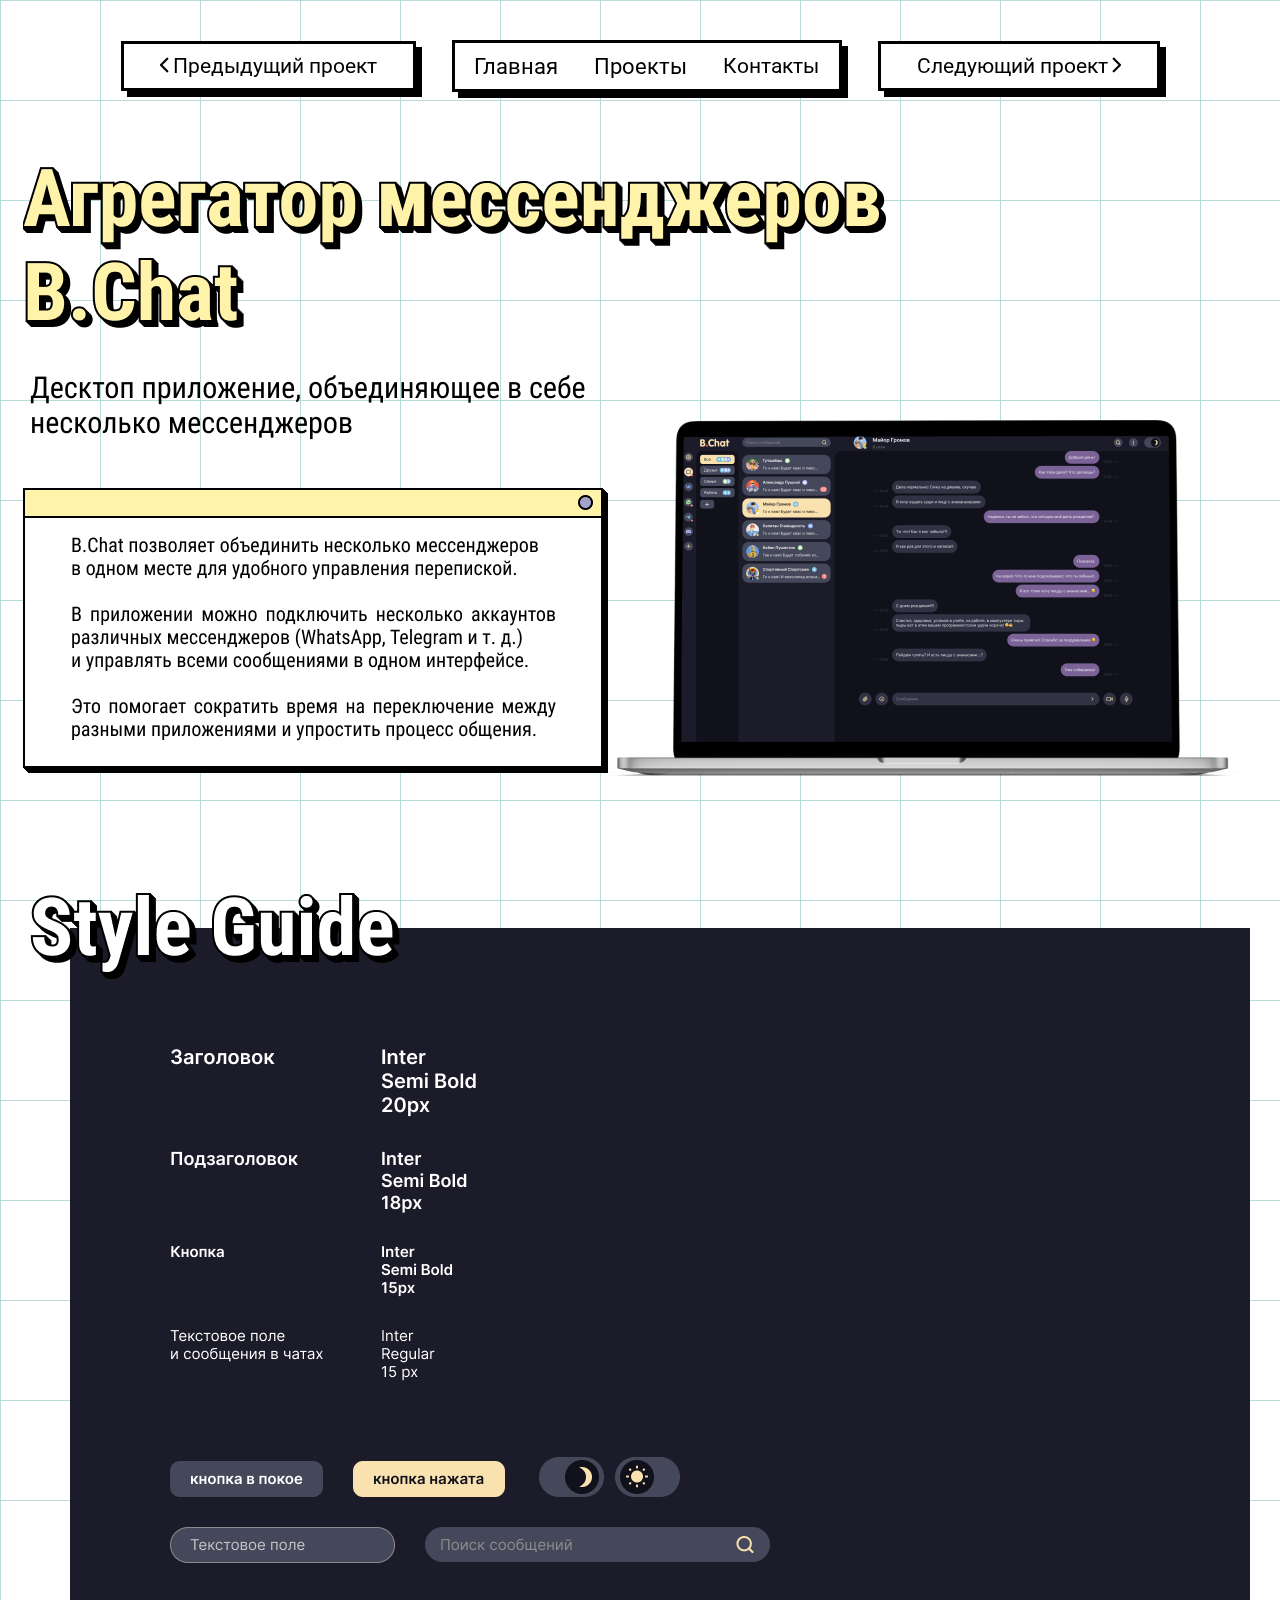
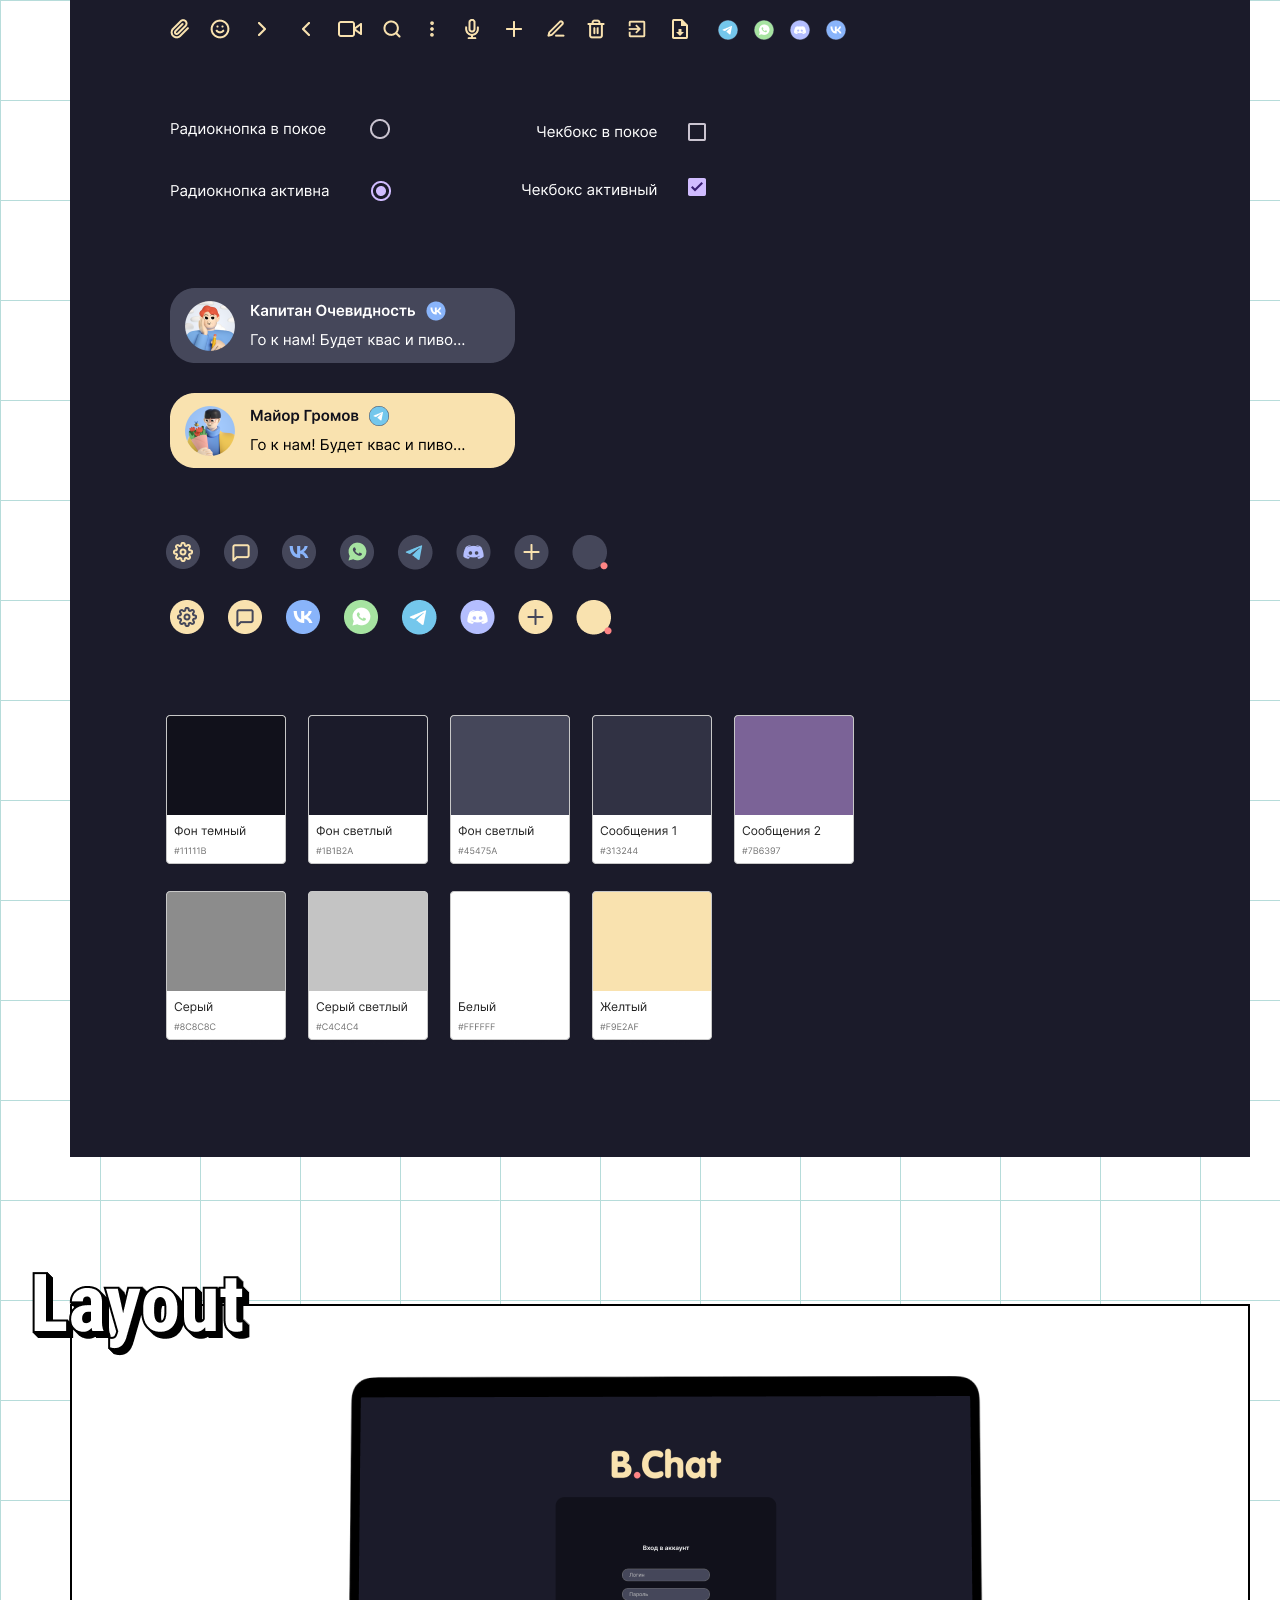
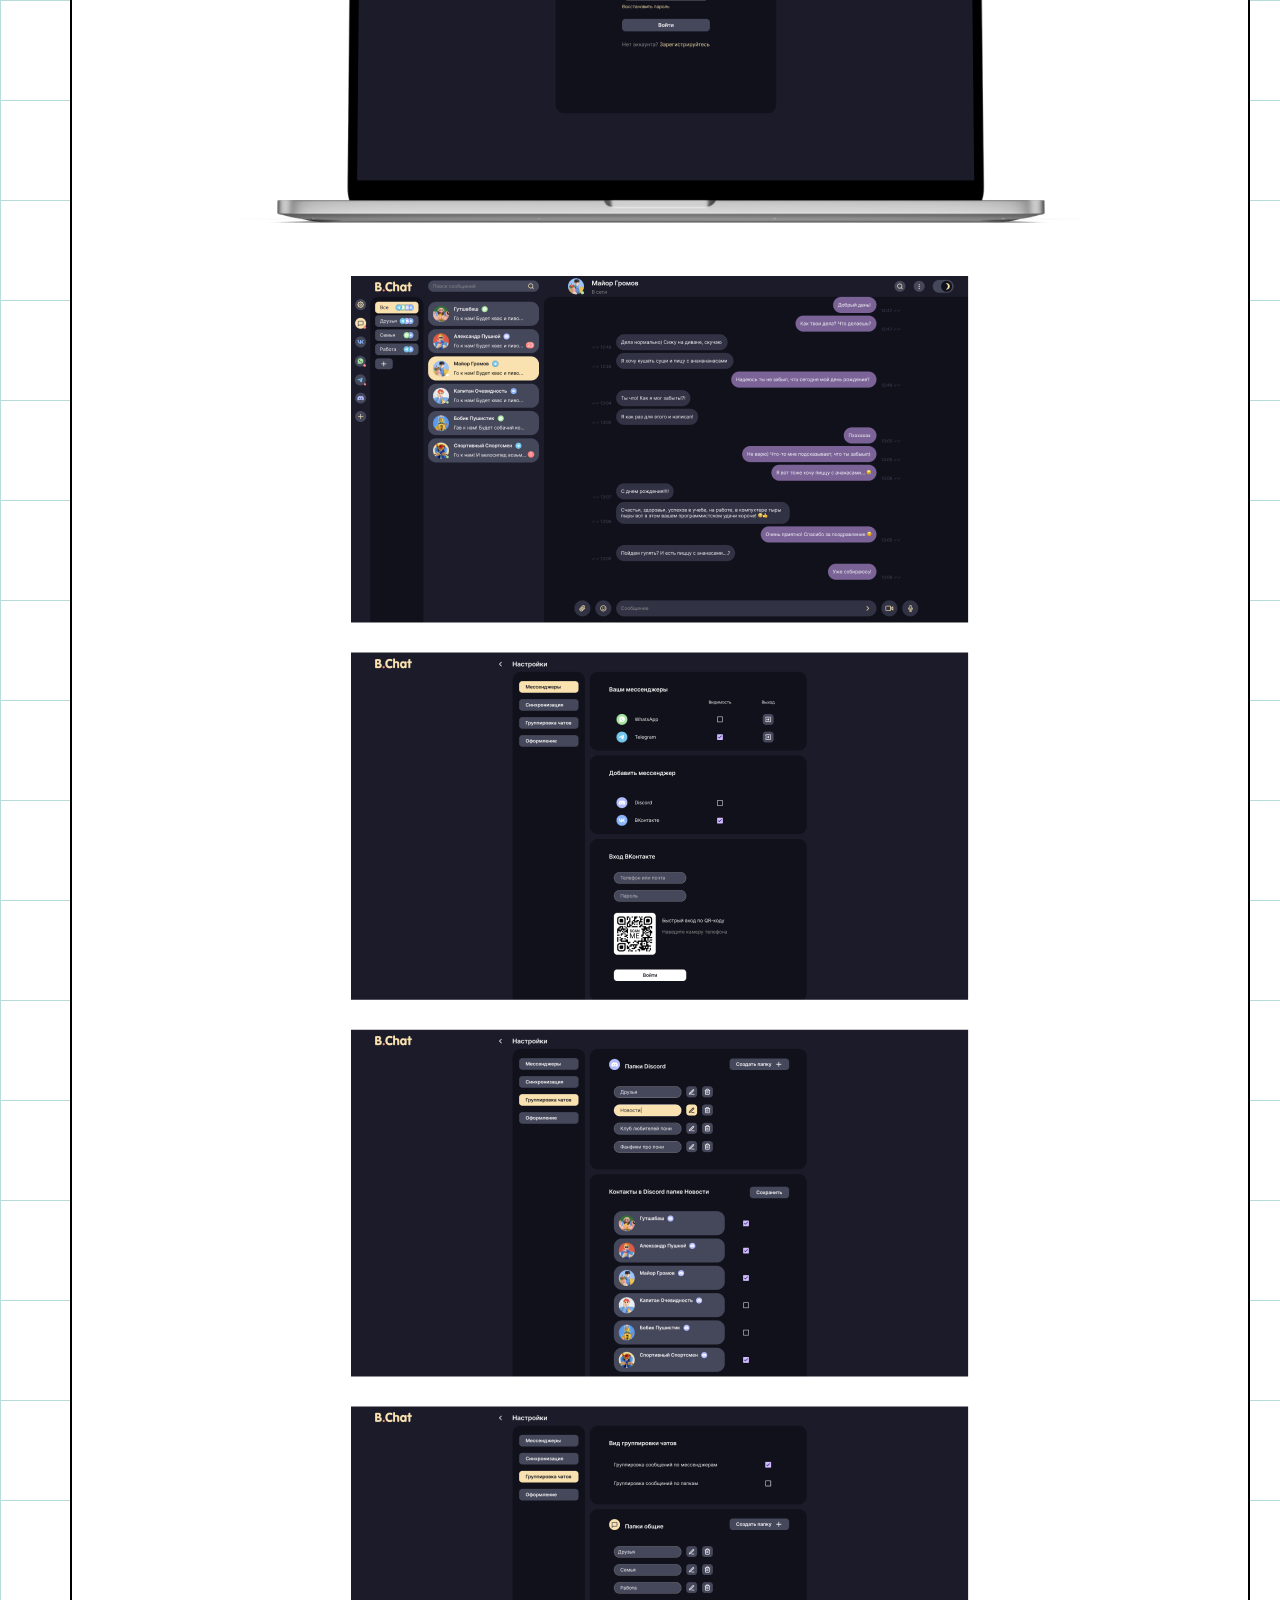
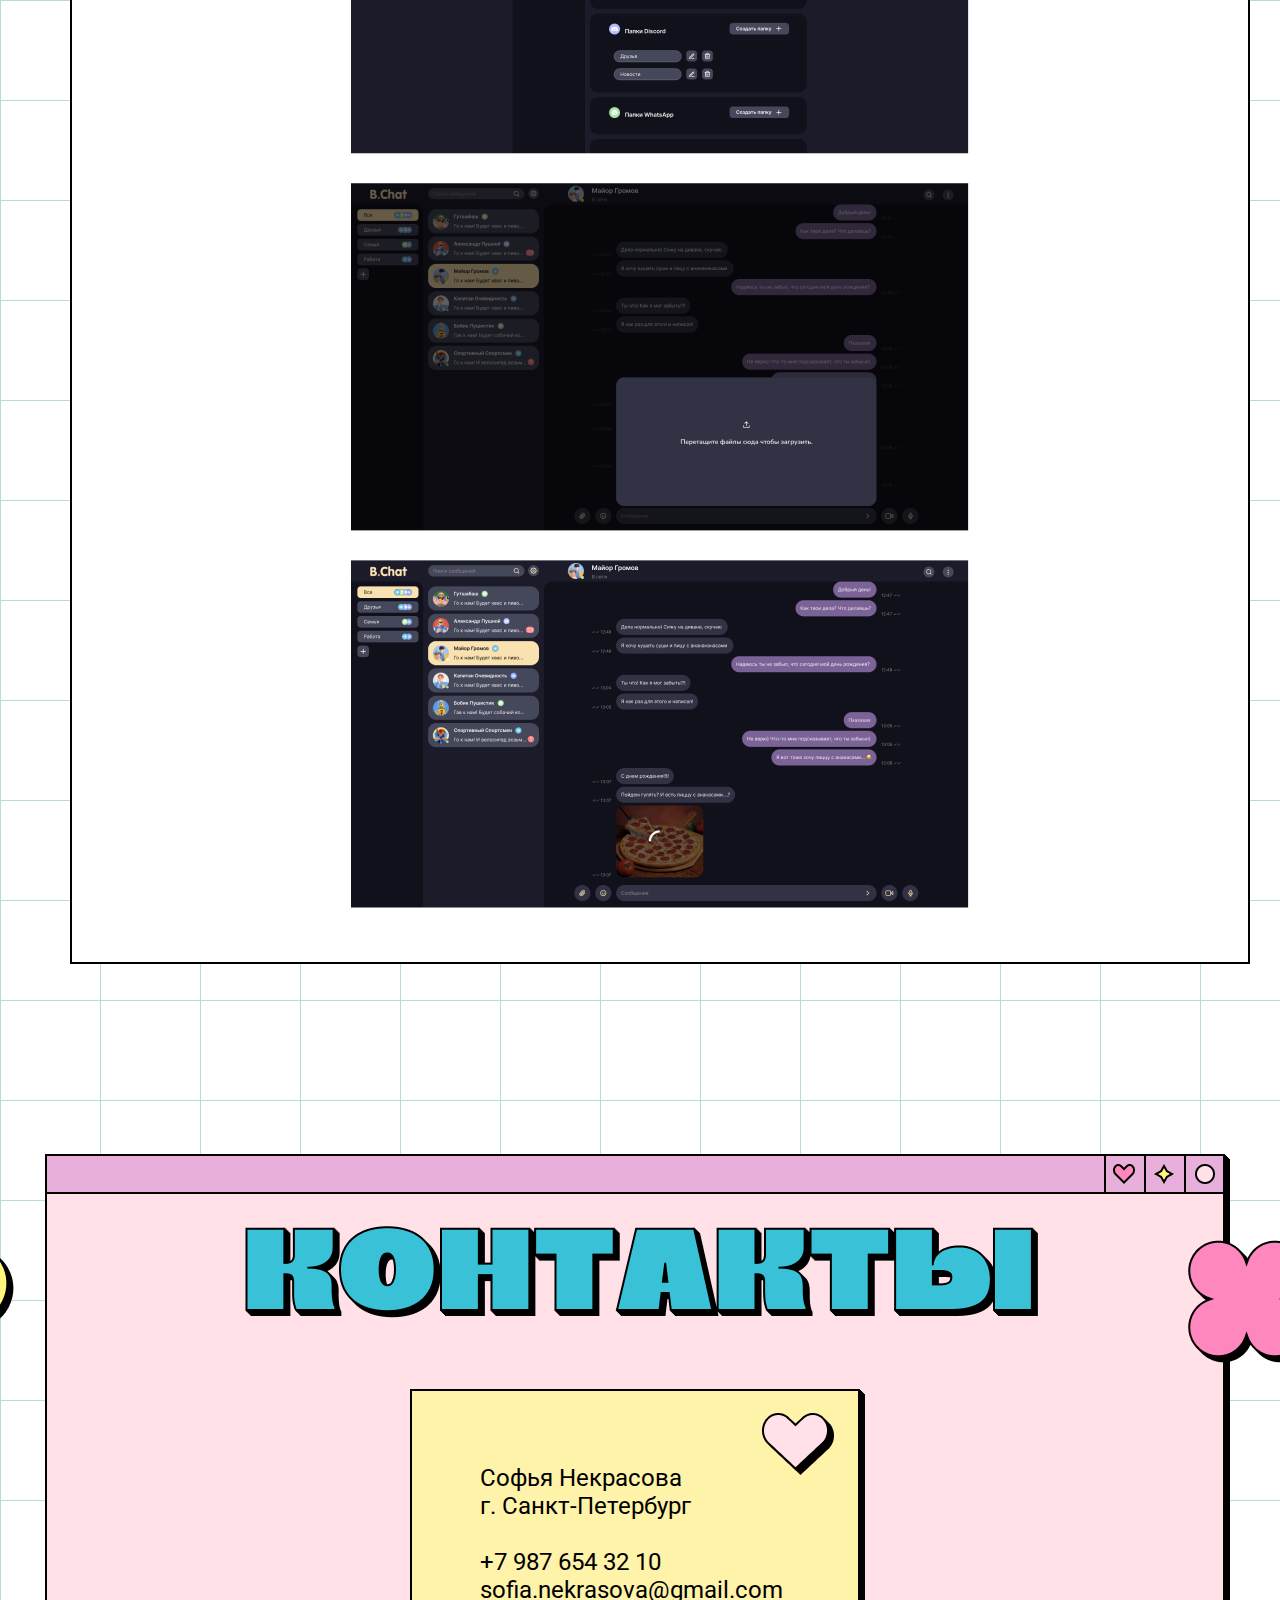
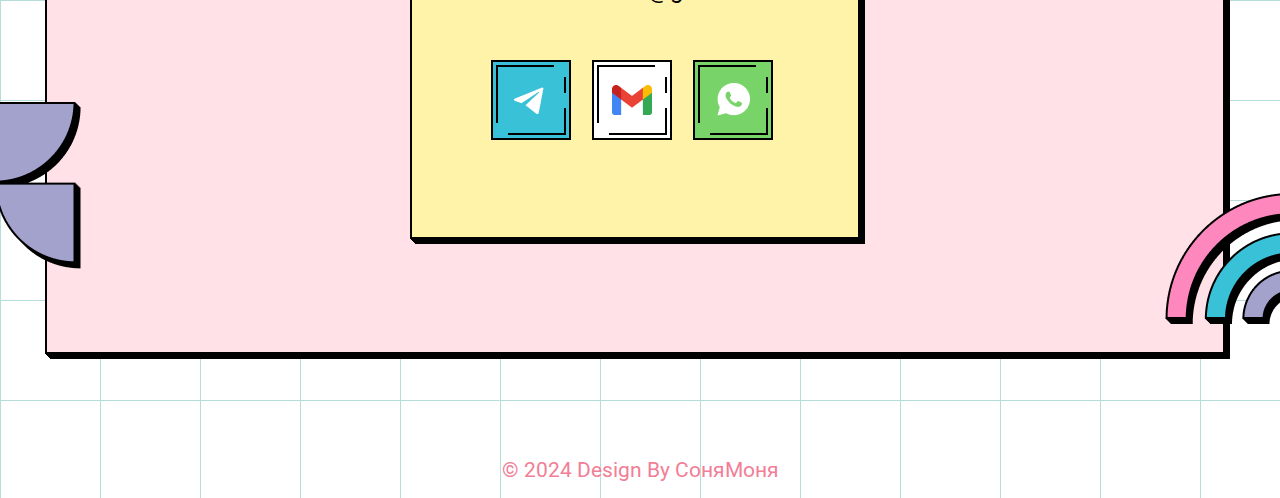
==== bchat.html @ 8be34932 "Портфолио" ====
<!DOCTYPE html>
<html lang="en">
    <head>
        <meta charset="UTF-8">
        <meta name="viewport" content="width=device-width, initial-scale=1.0">
        <link rel="stylesheet" href="styles.css">
        <link rel="preconnect" href="https://fonts.googleapis.com">
        <link rel="preconnect" href="https://fonts.gstatic.com" crossorigin>
        <link href="https://fonts.googleapis.com/css2?family=Roboto:ital,wght@0,100;0,300;0,400;0,500;0,700;0,900;1,100;1,300;1,400;1,500;1,700;1,900&display=swap" rel="stylesheet">
        <title>B.Chat</title>
    </head>
    <body>
        <div class="spacer-30"></div>

        <div class="pr-navbar">
            <a class="pr-navbar-button" href="pink_cheese.html">
                <img src="imgs/arrow_left.png" alt="">
                <span>Предыдущий проект</span>
            </a>
            <div class="pr-inner-navbar">
                <a href="index.html">Главная</a>
                <a href="index.html#projects">Проекты</a>
                <span onclick="scrollToFooter()">Контакты</span>
            </div>
            <a class="pr-navbar-button" href="examinator.html">
                <span>Следующий проект</span>
                <img src="imgs/arrow_right.png" alt="">
            </a>
        </div>

        <div class="spacer-50"></div>

        <div class="center-content">
            <img src="imgs/bchat/1.png" alt="">
        </div>

        <div class="spacer-100"></div>

        <div class="center-content">
            <img src="imgs/bchat/2.png" alt="">
        </div>
        
        <div class="spacer-100"></div>

        <div class="center-content">
            <img src="imgs/bchat/3.png" alt="">
        </div>

        <div class="spacer-100"></div>

        <footer id="footer">

            <div class="relative">
                <div id="contant-info">
                    <span>Софья Некрасова</span>
                    <br>
                    <span>г. Санкт-Петербург</span>
                    <br>
                    <br>
                    <span>+7 987 654 32 10</span>
                    <br>
                    <span>sofia.nekrasova@gmail.com</span>
                    <div style="display: flex; justify-content: space-around; margin-top: 56px;">
                        <img src="imgs/telega_button.png" alt="">
                        <img src="imgs/gmail_button.png" alt="">
                        <img src="imgs/whatsapp_button.png" alt="">
                    </div>
                </div>
                <img id="test" style="position: relative" src="imgs/contacts.png" alt="">
            </div>   
        </footer>
        <div class="center-content">
            <span class="copyright">© 2024 Design By СоняМоня</span>
        </div>

        <script src="scrollTo.js"></script>
    </body>
</html>
---- styles.css ----
@font-face {
    font-family: Valiska;
    src: url("fonts/VALISCA.TTF");
}

html {
    scroll-behavior: smooth;
}

html, body {
    margin: 0px;
    padding: 0px;
}

body {
    background-image: url("./imgs/Fon.svg");
    background-repeat: repeat;
    
    /* width: 100vw; */
    overflow-x: hidden;
}

header {
    display: flex;
    justify-content: center;
}

footer {
    display: flex;
    justify-content: center;
}


.relative{
    position: relative;
}

#order_button {
    top: 770px;
    left: 680px;
    position: absolute;
    font-size: 2em;
    padding: 5px 150px 5px 150px;
    background-color: white;
    border: 3px solid black;
    border-radius: 100px;
    box-shadow: 5px 5px black;
}

#order_button:hover {
    background-color: #FFE1E7;
}

#order_button:active {
    background-color: #E8AFDB;
}

#yellow_arrow {
    top: 815px;
    left: 1190px;
    z-index: 1;
    position: absolute;
}
.project-button:hover {
    background-color: #FFE1E7;
}

.project-button:active {
    background-color: #E8AFDB;
}

#navbar {
    z-index: 2;
    position: sticky;
    top: 16px;
    display: flex;
    justify-content: center;
    align-items: center;
    gap: 36px;
    width: 60vw;
    border: 2px solid black;
    box-shadow: 4px 3px black;
    margin: 0px auto 0px auto;
    padding: 10px 0px 10px 0px;
    background-color: white;
}

#navbar span {
    font-size: 1.4em;
    color: black;
    text-decoration: none;
    font-family: "Roboto"
}

#navbar span:hover {
    text-decoration: underline;
}

#navbar span:active {
    color: #FE87BD;
    text-decoration: underline;
}

.pr-navbar {

    z-index: 2;
    position: sticky;
    top: 16px;
    display: flex;
    justify-content: center;
    align-items: center;
    gap: 36px;
    width: 100vw;
    /* margin: 0px 100 0px auto; */
    padding: 10px 0px 10px 0px;
}

.pr-navbar span {
    font-size: 1.3em;
    color: black;
    text-decoration: none;
    font-family: "Roboto"
}

.pr-navbar span:hover {
    text-decoration: underline;
}

.pr-navbar span:active {
    color: #FE87BD;
    text-decoration: underline;
}

.pr-inner-navbar a {
    font-size: 1.4em;
    color: black;
    text-decoration: none;
    font-family: "Roboto";
}

.pr-inner-navbar a:hover {
    text-decoration: underline;
}

.pr-inner-navbar a:active {
    font-weight: bold;
    color: #FE87BD;
    text-decoration: underline;
}

.pr-inner-navbar {
    position: sticky;
    top: 16px;
    display: flex;
    justify-content: center;
    align-items: center;
    gap: 36px;
    width: 30vw;
    padding: 10px 0px 10px 0px;
    background-color: white;
    border: 3px solid black;
    box-shadow: 6px 6px black;
}

.pr-navbar-button {
    border: 3px solid black;
    box-shadow: 6px 6px black;
    background-color: white;
    padding: 10px 36px 10px 36px;
    /* font-size: 1.3em; */

}

.spacer-100 {
    height: 100px;
}

.spacer-50 {
    height: 50px;
}

.spacer-30 {
    height: 30px;
}

.center-content {
    display: flex;
    justify-content: center;
}

.cool-font {
    font-family: "Valiska";
    font-size: 7em;
}

.flex {
    display: flex;
}

.flex-column {
    display: flex;
    flex-direction: column;
}

.project-card {
    display: flex; 
    justify-content: center;
    width: 60vw;
    background-color: white;
    margin-left: auto;
    margin-right: auto;
    border: 2px solid black;
    box-shadow: 6px 6px black;
}

.hashtag {
    font-family: "Roboto";
    font-size: 1.2em;
}

.project-button {
    border: 3px solid black;
    background-color: white;
    padding: 10px 36px 10px 36px;
    font-size: 1.3em;
    box-shadow: 6px 6px black;
}

#contant-info {
    z-index: 1;
    position: absolute;
    top: 400px;
    left: 800px;
    font-family: "Roboto";
    font-size: 1.5em;
}

a {
    font-family: "Roboto";
    text-decoration: none;
    color: black;
}

.copyright {
    color: #F27E97;
    font-family: "Roboto";
    font-size: 1.3em;
    margin-bottom: 16px;
}
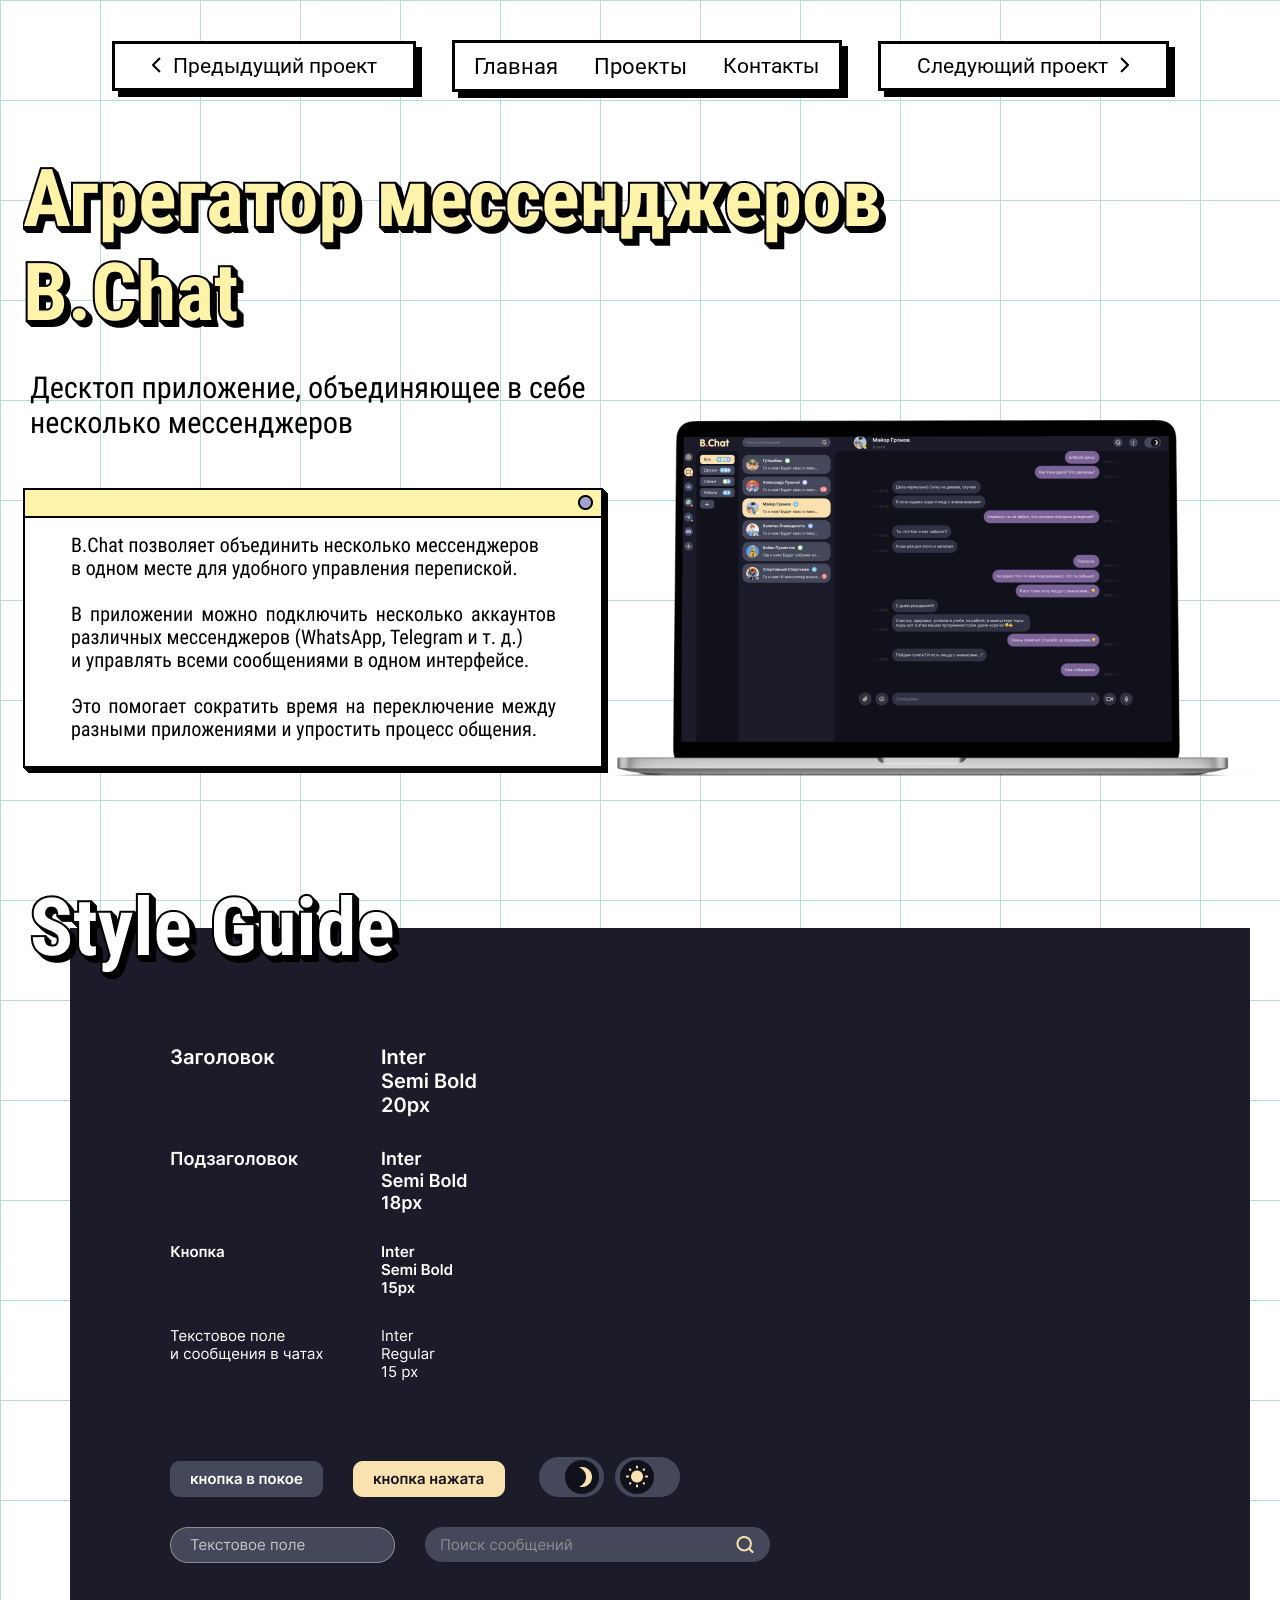
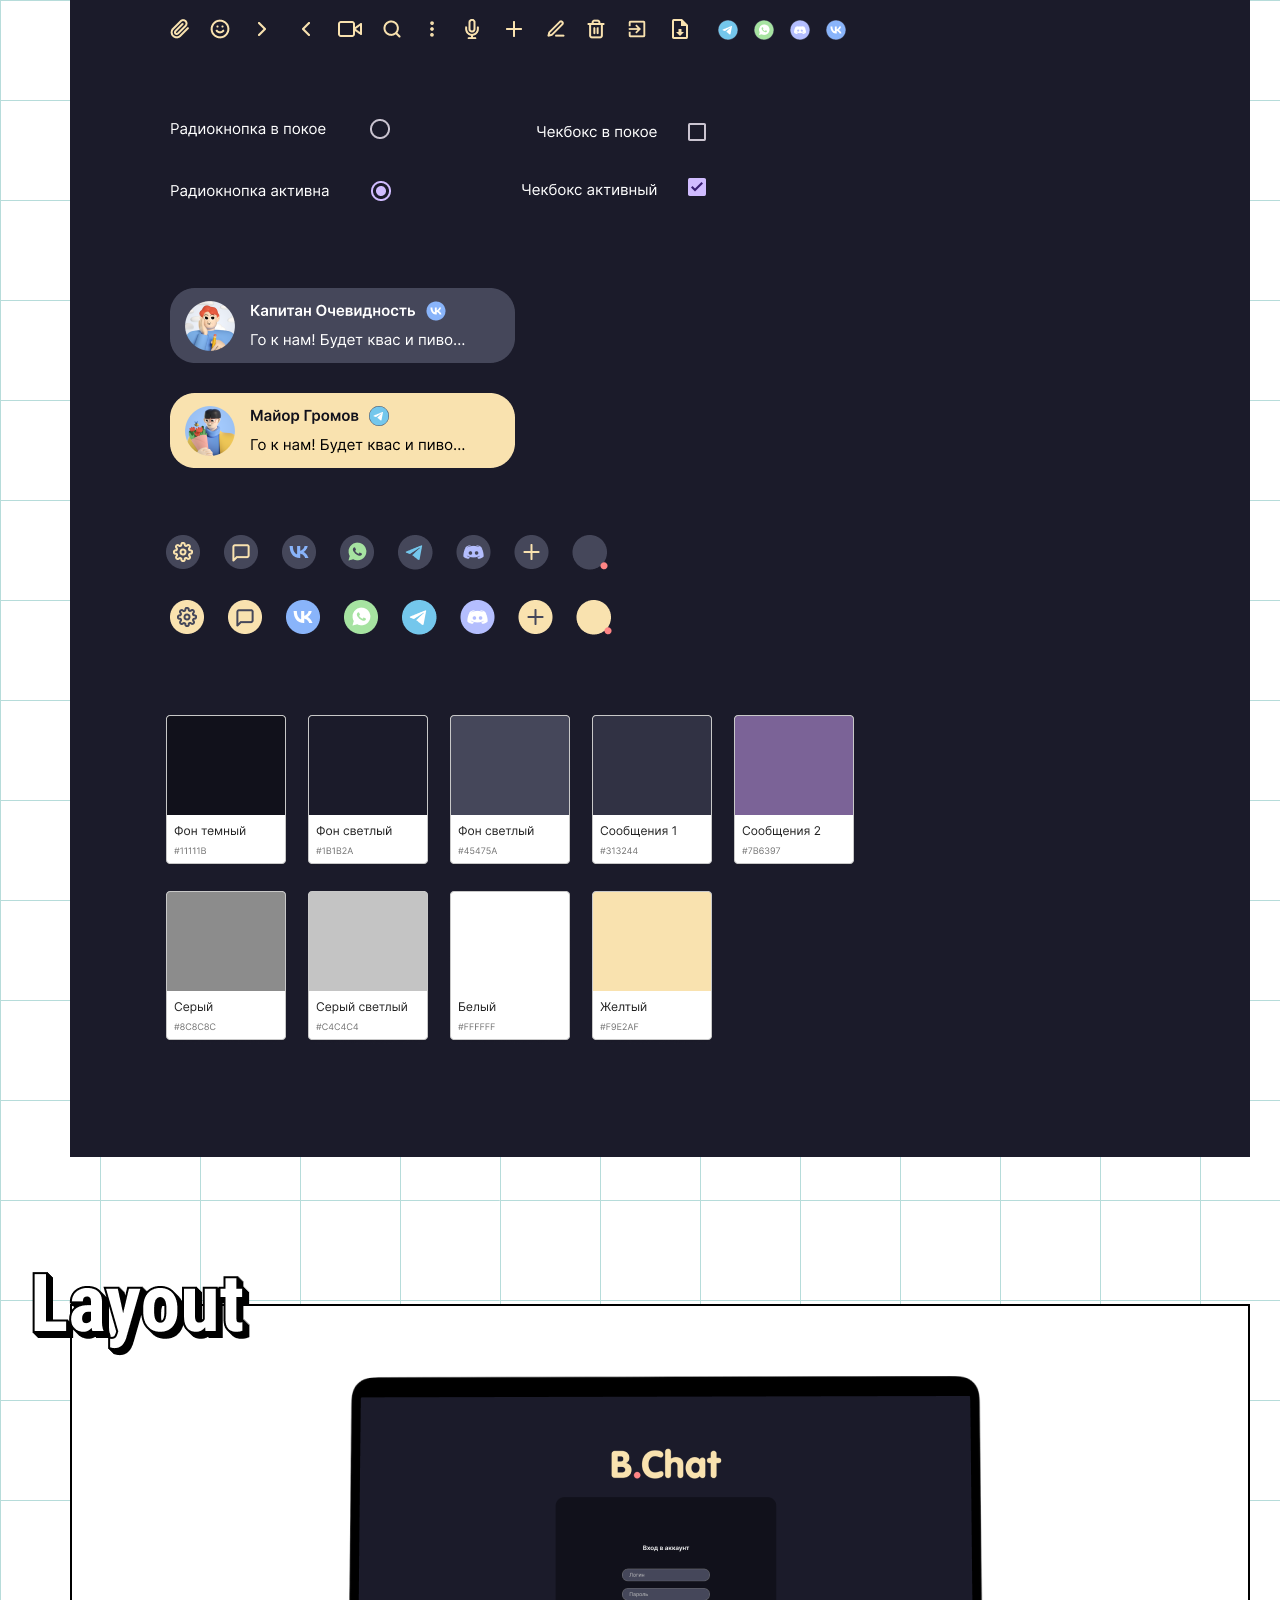
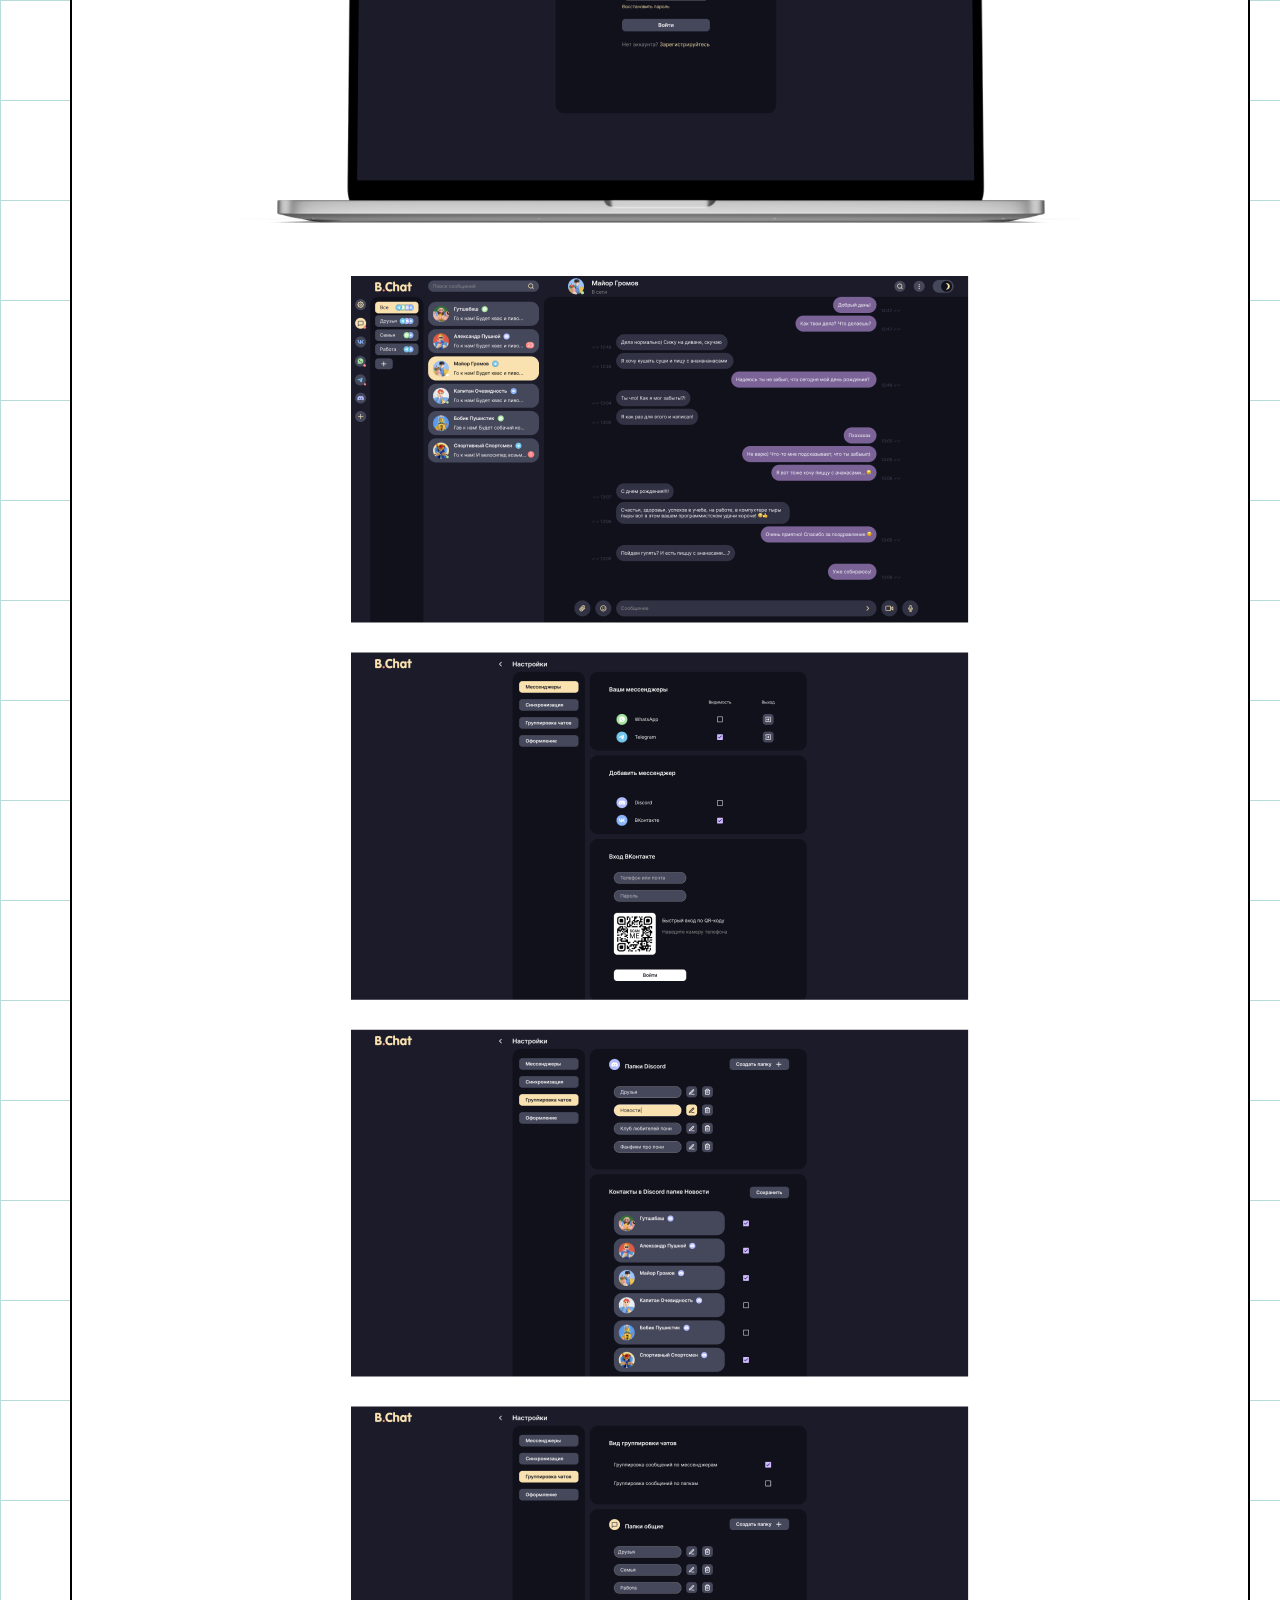
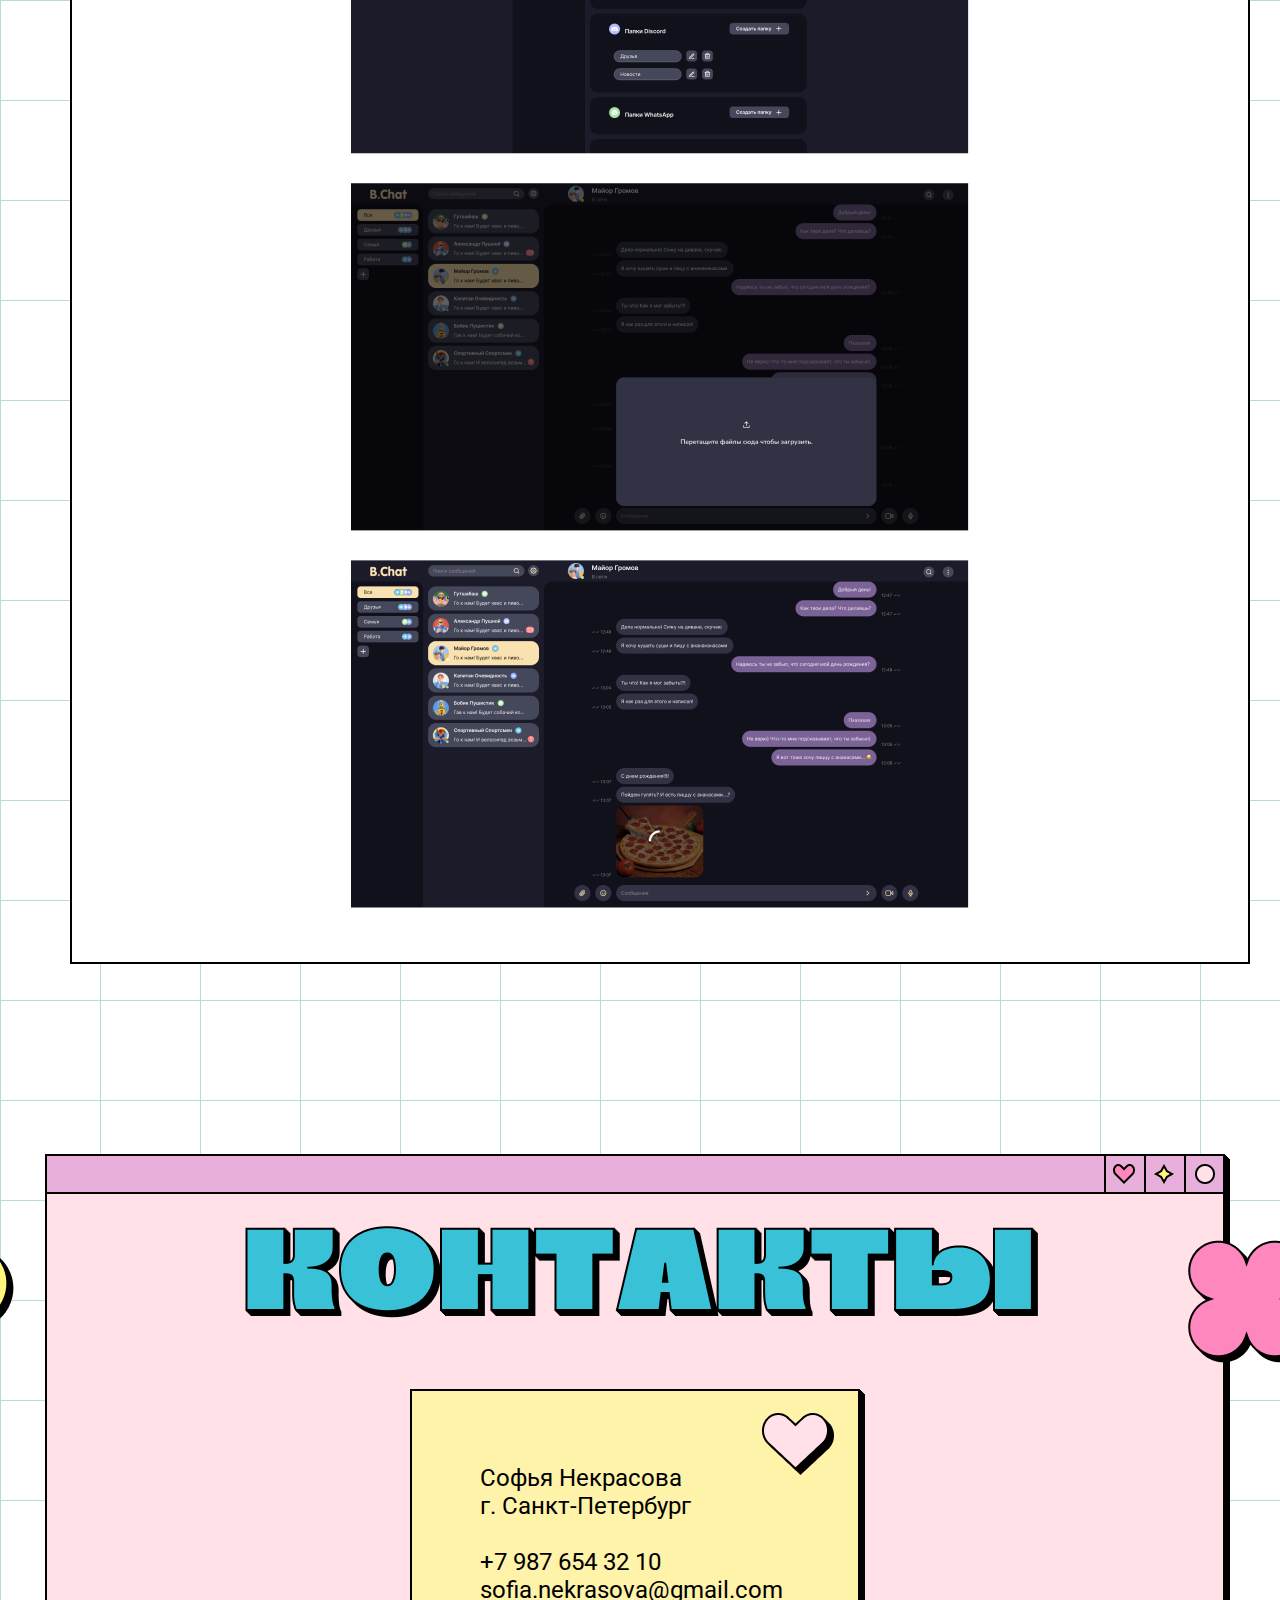
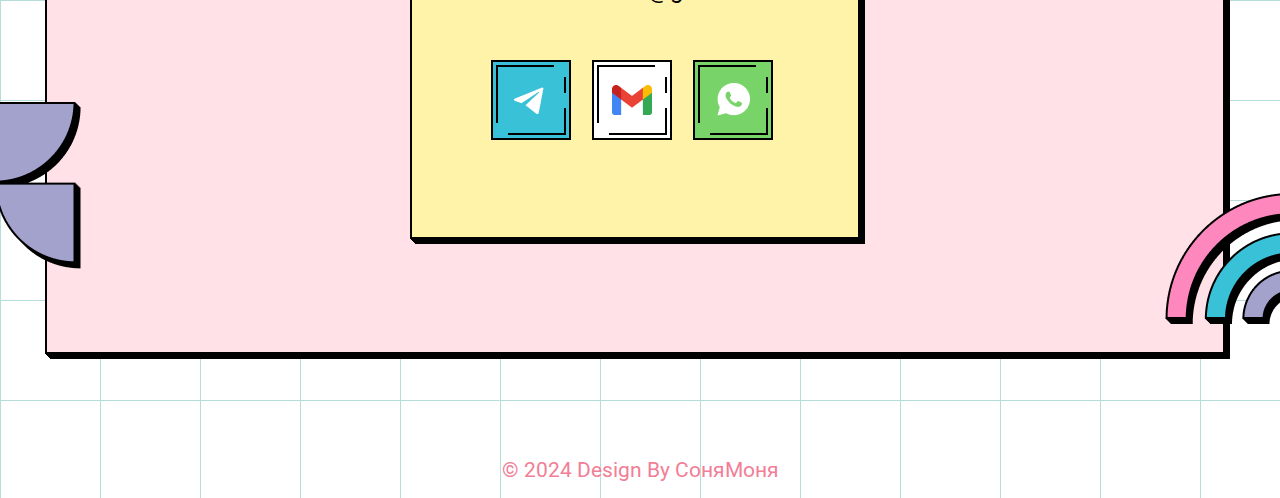
==== commit 39202a2f: "вторые варианты картинок" ====
--- a/bchat.html
+++ b/bchat.html
@@ -14,7 +14,7 @@
 
         <div class="pr-navbar">
             <a class="pr-navbar-button" href="pink_cheese.html">
-                <img src="imgs/arrow_left.png" alt="">
+                <img src="imgs/arrow_left2.png" alt="">
                 <span>Предыдущий проект</span>
             </a>
             <div class="pr-inner-navbar">
@@ -24,7 +24,7 @@
             </div>
             <a class="pr-navbar-button" href="examinator.html">
                 <span>Следующий проект</span>
-                <img src="imgs/arrow_right.png" alt="">
+                <img src="imgs/arrow_right2.png" alt="">
             </a>
         </div>
 
